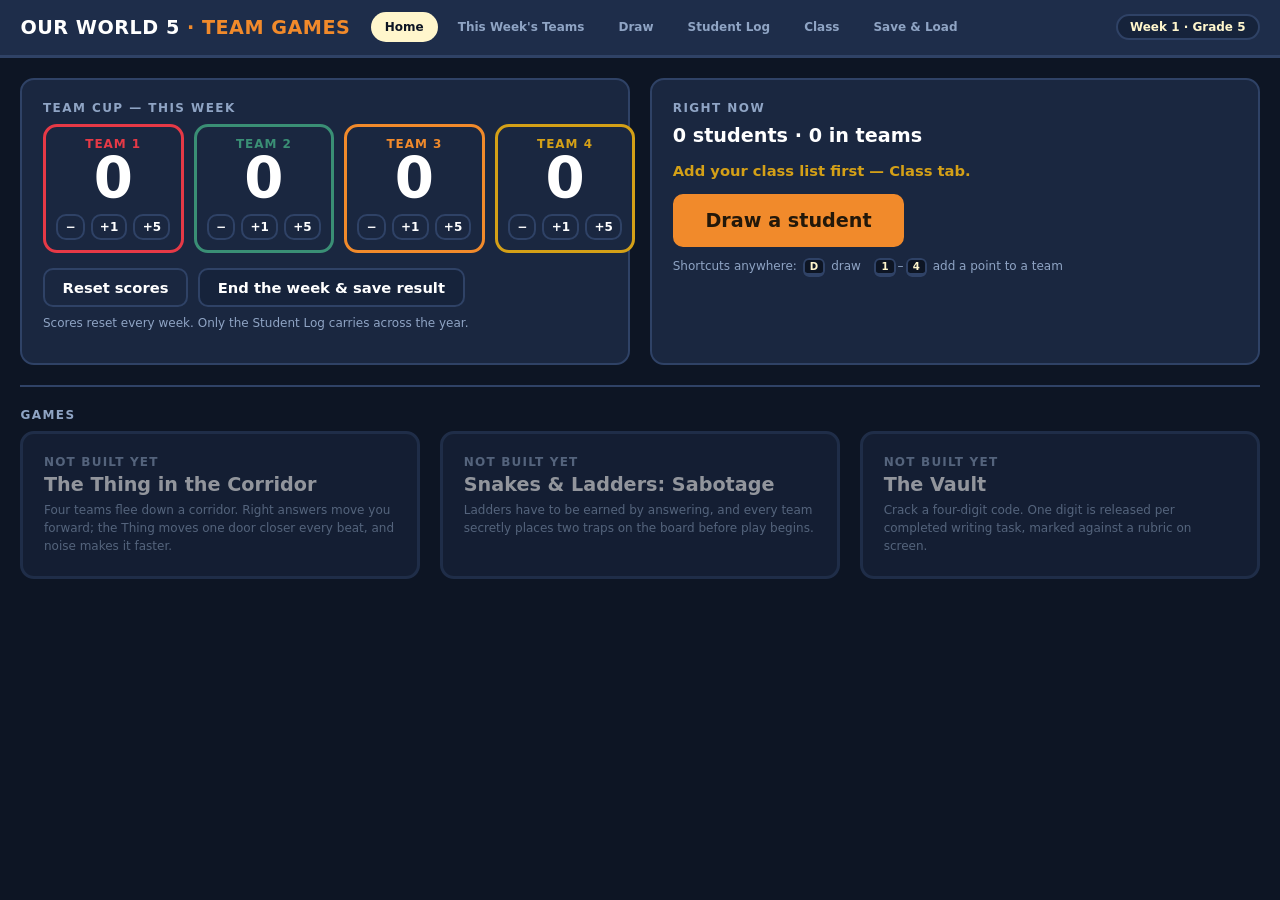
==== index.html @ 2e515b72 "Add files via upload" ====
<!doctype html>
<html lang="en">
<head>
<meta charset="utf-8">
<meta name="viewport" content="width=device-width, initial-scale=1">
<title>Our World 5 — Team Games</title>
<link rel="stylesheet" href="css/app.css">
</head>
<body class="app">

<header class="topbar">
  <div class="brand">OUR WORLD 5 <span>· TEAM GAMES</span></div>
  <nav class="tabs" id="tabs">
    <a href="#/home">Home</a>
    <a href="#/teams">This Week's Teams</a>
    <a href="#/draw">Draw</a>
    <a href="#/log">Student Log</a>
    <a href="#/class">Class</a>
    <a href="#/data">Save &amp; Load</a>
  </nav>
  <div class="spacer"></div>
  <div class="wk" id="weekChip">Week 1</div>
</header>

<main>

  <!-- ================================================================ HOME -->
  <section class="view" id="v-home">
    <div class="grid g2">
      <div class="panel">
        <p class="sec-title">Team Cup — this week</p>
        <div class="score-strip" id="scoreStrip"></div>
        <div class="row" style="margin-top:1em">
          <button id="btnResetScores" class="ghost">Reset scores</button>
          <button id="btnEndWeek">End the week &amp; save result</button>
        </div>
        <p class="hint" style="margin-top:.8em">
          Scores reset every week. Only the Student Log carries across the year.
        </p>
      </div>

      <div class="panel">
        <p class="sec-title">Right now</p>
        <div id="statusBox"></div>
        <div class="row" style="margin-top:1em">
          <button class="primary big" id="btnQuickDraw">Draw a student</button>
        </div>
        <p class="hint" style="margin-top:1em">
          Shortcuts anywhere: <kbd>D</kbd> draw &nbsp; <kbd>1</kbd>–<kbd>4</kbd> add a point to a team
        </p>
      </div>
    </div>

    <hr class="sep">

    <p class="sec-title">Games</p>
    <div class="grid g4" id="gameTiles"></div>
  </section>

  <!-- =============================================================== TEAMS -->
  <section class="view" id="v-teams">
    <h1 class="page">This week's teams</h1>
    <p class="lede">
      The shuffle is not random. It counts who has already sat with whom and picks the
      arrangement with the fewest repeat teammates, so across the year everyone works
      with everyone.
    </p>
    <div class="row" style="margin-bottom:1.2em">
      <button class="primary big" id="btnShuffle">Shuffle new teams</button>
      <button id="btnKeepTeams" class="ghost">Keep current teams</button>
      <span class="hint" id="mixReport"></span>
    </div>
    <div class="grid g4" id="teamCards"></div>
  </section>

  <!-- ================================================================ DRAW -->
  <section class="view" id="v-draw">
    <div class="draw-stage">
      <p class="sec-title" id="drawCaption">Everybody writes. One is drawn.</p>
      <div class="draw-num" id="drawNum">—</div>
      <div class="draw-names" id="drawNames"></div>
    </div>
    <div class="row" style="justify-content:center;margin-top:1.5em">
      <button class="primary big" id="btnDraw">Draw a number</button>
      <span class="hint">or press <kbd>Space</kbd></span>
    </div>
  </section>

  <!-- ================================================================= LOG -->
  <section class="view" id="v-log">
    <h1 class="page">The Student Log</h1>
    <p class="lede">
      Permanent, all year. Every 5 ticks in a track unlocks that track's next Role Card —
      and the card belongs to the student, so it travels with them into next week's team.
    </p>
    <div class="row" style="margin-bottom:1em">
      <label class="f" style="margin:0;flex:1;min-width:220px">
        <span>Find a student</span>
        <input type="text" id="logFilter" placeholder="Type a name…">
      </label>
      <label class="f" style="margin:0;min-width:200px">
        <span>Sort by</span>
        <select id="logSort">
          <option value="team">Team, then seat</option>
          <option value="name">Name</option>
          <option value="total">Total ticks</option>
        </select>
      </label>
    </div>
    <div class="panel" style="overflow-x:auto">
      <table class="log" id="logTable"></table>
    </div>
  </section>

  <!-- =============================================================== CLASS -->
  <section class="view" id="v-class">
    <h1 class="page">Class list</h1>
    <p class="lede">
      One name per line. Editing this keeps every existing student's ticks — matching is by
      name, so fix spellings here rather than deleting and retyping a name.
    </p>
    <div class="grid g2">
      <div class="panel">
        <label class="f">
          <span>Students</span>
          <textarea id="rosterBox" spellcheck="false" placeholder="Nguyen An&#10;Tran Binh&#10;…"></textarea>
        </label>
        <div class="row">
          <button class="primary" id="btnSaveRoster">Save class list</button>
          <span class="hint" id="rosterCount"></span>
        </div>
      </div>
      <div class="panel">
        <p class="sec-title">Class name</p>
        <label class="f">
          <span>Shown on screen</span>
          <input type="text" id="classNameBox">
        </label>
        <p class="sec-title" style="margin-top:1.5em">Mixing so far</p>
        <div id="mixDetail"></div>
      </div>
    </div>
  </section>

  <!-- ================================================================ DATA -->
  <section class="view" id="v-data">
    <h1 class="page">Save &amp; load</h1>
    <p class="lede">
      Everything lives in this browser on this computer. Export a backup at the end of each
      term — or any week you are feeling careful — so a wiped profile never costs you the year.
    </p>
    <div class="grid g2">
      <div class="panel">
        <p class="sec-title">Backup</p>
        <p class="hint" id="savedAt"></p>
        <div class="row" style="margin-top:1em">
          <button class="primary" id="btnExport">Download backup</button>
        </div>
      </div>
      <div class="panel">
        <p class="sec-title">Restore</p>
        <p class="hint">This replaces everything currently saved.</p>
        <div class="row" style="margin-top:1em">
          <input type="file" id="importFile" accept="application/json,.json" style="max-width:100%">
        </div>
        <hr class="sep">
        <p class="sec-title">Start again</p>
        <button class="bad" id="btnReset">Erase everything</button>
      </div>
    </div>
    <div class="panel" style="margin-top:var(--pad)">
      <p class="sec-title">Weeks played</p>
      <table class="log" id="cupTable"></table>
    </div>
  </section>

</main>

<script src="js/store.js"></script>
<script src="js/roles.js"></script>
<script src="js/teams.js"></script>
<script src="js/ui.js"></script>
<script src="js/packs.js"></script>
<script src="packs/unit02-history.js"></script>
<script src="js/app.js"></script>
</body>
</html>
---- css/app.css ----
/* Our World 5 — Team Games
   Dark, TV-legible. Sizes scale with viewport so the same page reads
   on a laptop monitor and on a 55" screen across the room. */

:root {
  --navy:   #1E2D4A;
  --navy-2: #16233b;
  --ink:    #0d1524;
  --panel:  #1a2740;
  --line:   #2f4266;
  --coral:  #E63946;
  --teal:   #3A8F75;
  --orange: #F18A2B;
  --gold:   #D4A017;
  --cream:  #FFF6CC;
  --sky:    #EAF5FB;
  --mute:   #8FA4C4;
  --white:  #ffffff;

  --t1: clamp(28px, 4.4vw, 76px);
  --t2: clamp(20px, 2.4vw, 40px);
  --t3: clamp(16px, 1.5vw, 26px);
  --tb: clamp(14px, 1.15vw, 21px);
  --ts: clamp(12px, 0.9vw, 16px);

  --r: 14px;
  --pad: clamp(14px, 1.6vw, 30px);
}

* { box-sizing: border-box; }

html, body {
  margin: 0;
  padding: 0;
  background: var(--ink);
  color: var(--white);
  font-family: "Segoe UI", Calibri, system-ui, -apple-system, sans-serif;
  font-size: var(--tb);
  min-height: 100%;
}

body.app { display: flex; flex-direction: column; min-height: 100vh; }

/* ---------------------------------------------------------------- header */
header.topbar {
  display: flex;
  align-items: center;
  gap: var(--pad);
  padding: calc(var(--pad) * .6) var(--pad);
  background: var(--navy);
  border-bottom: 3px solid var(--line);
  flex-wrap: wrap;
}
.brand { font-size: var(--t3); font-weight: 800; letter-spacing: .5px; }
.brand span { color: var(--orange); }
.topbar .spacer { flex: 1; }
.wk {
  background: var(--navy-2);
  border: 2px solid var(--line);
  border-radius: 999px;
  padding: .35em 1em;
  font-size: var(--ts);
  font-weight: 700;
  color: var(--cream);
}

nav.tabs { display: flex; gap: 6px; flex-wrap: wrap; }
nav.tabs a {
  display: block;
  padding: .5em 1em;
  border-radius: 999px;
  color: var(--mute);
  text-decoration: none;
  font-weight: 700;
  font-size: var(--ts);
  border: 2px solid transparent;
}
nav.tabs a:hover { color: var(--white); background: var(--navy-2); }
nav.tabs a.on { color: var(--ink); background: var(--cream); }

main { flex: 1; padding: var(--pad); }
.view { display: none; }
.view.on { display: block; animation: fade .18s ease-out; }
@keyframes fade { from { opacity: 0; transform: translateY(6px); } to { opacity: 1; } }

h1.page { font-size: var(--t2); margin: 0 0 .2em; }
p.lede { color: var(--mute); margin: 0 0 1.2em; font-size: var(--tb); max-width: 70ch; }

/* ---------------------------------------------------------------- panels */
.panel {
  background: var(--panel);
  border: 2px solid var(--line);
  border-radius: var(--r);
  padding: var(--pad);
}
.grid { display: grid; gap: var(--pad); }
.g2 { grid-template-columns: repeat(auto-fit, minmax(340px, 1fr)); }
.g4 { grid-template-columns: repeat(auto-fit, minmax(240px, 1fr)); }

.sec-title {
  font-size: var(--ts);
  text-transform: uppercase;
  letter-spacing: .12em;
  color: var(--mute);
  font-weight: 800;
  margin: 0 0 .8em;
}

/* --------------------------------------------------------------- buttons */
button, .btn {
  font: inherit;
  font-weight: 800;
  cursor: pointer;
  border-radius: 10px;
  border: 2px solid var(--line);
  background: var(--navy-2);
  color: var(--white);
  padding: .6em 1.2em;
  transition: transform .08s, background .15s, border-color .15s;
}
button:hover, .btn:hover { background: var(--navy); border-color: var(--mute); }
button:active { transform: translateY(1px); }
button:disabled { opacity: .4; cursor: not-allowed; }
button.primary { background: var(--orange); border-color: var(--orange); color: #23180a; }
button.primary:hover { background: #ffa04a; border-color: #ffa04a; }
button.good { background: var(--teal); border-color: var(--teal); color: #04150f; }
button.bad  { background: var(--coral); border-color: var(--coral); color: #ffffff; }
button.ghost { background: transparent; }
button.big { font-size: var(--t3); padding: .7em 1.6em; }
.row { display: flex; gap: 10px; flex-wrap: wrap; align-items: center; }
kbd {
  background: var(--ink); border: 2px solid var(--line); border-bottom-width: 4px;
  border-radius: 6px; padding: .1em .5em; font-size: .85em; font-family: inherit;
  font-weight: 800; color: var(--cream);
}

/* --------------------------------------------------------------- inputs */
input[type=text], input[type=number], textarea, select {
  font: inherit;
  background: var(--ink);
  color: var(--white);
  border: 2px solid var(--line);
  border-radius: 10px;
  padding: .55em .8em;
  width: 100%;
}
input:focus, textarea:focus, select:focus { outline: 3px solid var(--orange); outline-offset: 1px; }
textarea { min-height: 12em; line-height: 1.5; resize: vertical; }
label.f { display: block; margin-bottom: 1em; }
label.f > span { display: block; font-size: var(--ts); color: var(--mute); font-weight: 700; margin-bottom: .35em; }

/* ---------------------------------------------------------------- teams */
.team-card { border-radius: var(--r); border: 3px solid; padding: var(--pad); background: var(--panel); }
.team-card h3 { margin: 0 0 .5em; font-size: var(--t3); display: flex; align-items: center; gap: .5em; }
.team-card ol { margin: 0; padding-left: 1.4em; line-height: 1.85; font-size: var(--tb); }
.team-card ol li::marker { font-weight: 800; color: var(--mute); }
.t1 { border-color: var(--coral); }  .t1 h3 { color: var(--coral); }
.t2 { border-color: var(--teal); }   .t2 h3 { color: var(--teal); }
.t3 { border-color: var(--orange); } .t3 h3 { color: var(--orange); }
.t4 { border-color: var(--gold); }   .t4 h3 { color: var(--gold); }

.chip {
  display: inline-block; border-radius: 999px; padding: .15em .7em;
  font-size: var(--ts); font-weight: 800; background: var(--navy-2);
  border: 2px solid var(--line); color: var(--cream);
}

/* ------------------------------------------------------------ scoreboard */
.score-strip { display: grid; grid-template-columns: repeat(4, 1fr); gap: 10px; }
.score-cell {
  border-radius: var(--r); padding: .7em; text-align: center;
  border: 3px solid; background: var(--panel);
}
.score-cell .nm { font-size: var(--ts); font-weight: 800; letter-spacing: .08em; text-transform: uppercase; }
.score-cell .pt { font-size: var(--t1); font-weight: 900; line-height: 1; }
.score-cell .row { flex-wrap: nowrap; gap: 6px; }
.score-cell .row button { padding: .35em .6em; font-size: var(--ts); flex: 1; }

/* ------------------------------------------------------------- the draw */
.draw-stage {
  min-height: 52vh; display: flex; flex-direction: column;
  align-items: center; justify-content: center; gap: .4em; text-align: center;
}
.draw-num {
  font-size: clamp(90px, 26vw, 400px); font-weight: 900; line-height: .9;
  color: var(--orange); text-shadow: 0 0 60px rgba(241,138,43,.35);
}
.draw-num.rolling { color: var(--mute); text-shadow: none; }
.draw-names { display: grid; grid-template-columns: repeat(4, 1fr); gap: 10px; width: 100%; margin-top: 1em; }
.draw-name {
  border: 3px solid; border-radius: var(--r); padding: .6em; background: var(--panel);
}
.draw-name .who { font-size: var(--t3); font-weight: 800; }
.draw-name .team { font-size: var(--ts); font-weight: 800; letter-spacing: .08em; text-transform: uppercase; }

/* ---------------------------------------------------------------- table */
table.log { width: 100%; border-collapse: collapse; font-size: var(--ts); }
table.log th, table.log td { padding: .5em .6em; border-bottom: 1px solid var(--line); text-align: left; }
table.log th { color: var(--mute); text-transform: uppercase; letter-spacing: .08em; font-size: .85em; }
table.log td.n, table.log th.n { text-align: center; }
table.log tbody tr:hover { background: var(--navy-2); }
.bar { height: 8px; border-radius: 4px; background: var(--ink); overflow: hidden; width: 84px; max-width: 100%; margin: 0 auto; }
.bar > i { display: block; height: 100%; }

/* ---------------------------------------------------------------- cards */
.tile {
  display: block; text-decoration: none; color: inherit;
  background: var(--panel); border: 3px solid var(--line); border-radius: var(--r);
  padding: var(--pad); transition: border-color .15s, transform .1s;
}
.tile:hover { border-color: var(--orange); transform: translateY(-3px); }
.tile h3 { margin: .2em 0 .3em; font-size: var(--t3); }
.tile p { margin: 0; color: var(--mute); font-size: var(--ts); line-height: 1.5; }
.tile .tag {
  font-size: var(--ts); font-weight: 800; letter-spacing: .1em;
  text-transform: uppercase; color: var(--orange);
}
.tile.soon { opacity: .55; }
.tile.soon .tag { color: var(--mute); }

/* ---------------------------------------------------------------- toast */
#toast {
  position: fixed; left: 50%; bottom: 4vh; transform: translateX(-50%) translateY(120%);
  background: var(--cream); color: var(--ink); font-weight: 800;
  padding: .8em 1.6em; border-radius: 999px; transition: transform .25s;
  z-index: 90; box-shadow: 0 10px 40px rgba(0,0,0,.5); max-width: 80vw; text-align: center;
}
#toast.on { transform: translateX(-50%) translateY(0); }

.hint { color: var(--mute); font-size: var(--ts); }
.hint kbd { margin: 0 2px; }
.warn { color: var(--gold); font-weight: 700; }
hr.sep { border: 0; border-top: 2px solid var(--line); margin: var(--pad) 0; }
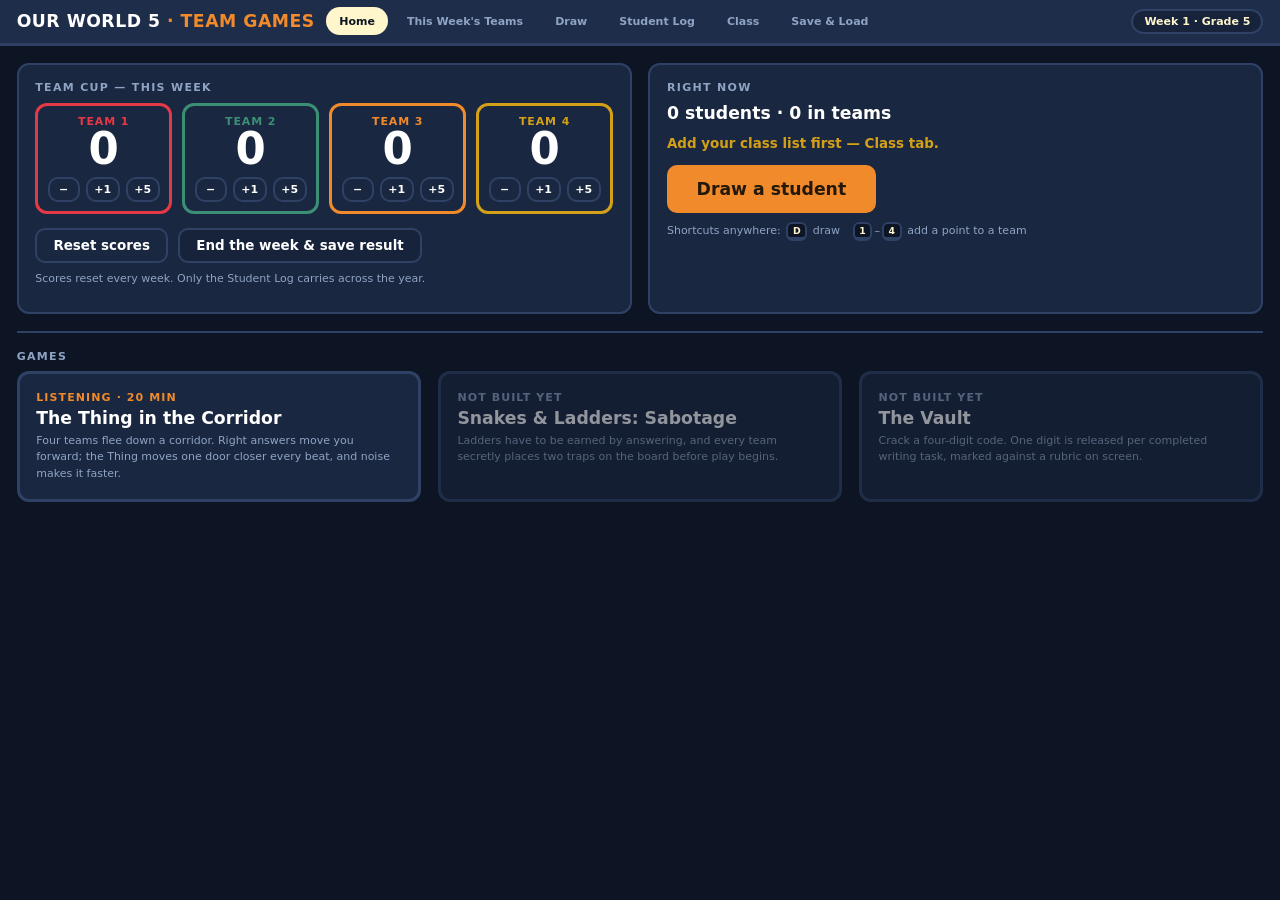
==== commit 5b8f6c27: "Add files via upload" ====
--- a/index.html
+++ b/index.html
@@ -80,10 +80,17 @@
       <div class="draw-num" id="drawNum">—</div>
       <div class="draw-names" id="drawNames"></div>
     </div>
-    <div class="row" style="justify-content:center;margin-top:1.5em">
+    <div class="row" style="justify-content:center;margin-top:1em">
       <button class="primary big" id="btnDraw">Draw a number</button>
       <span class="hint">or press <kbd>Space</kbd></span>
+      <label class="f" style="margin:0;width:150px;text-align:left">
+        <span>Seats per team</span>
+        <input type="number" id="seatCountBox" min="2" max="20" step="1">
+      </label>
     </div>
+    <p class="hint" style="text-align:center;margin-top:.6em">
+      Count the class off 1 to N at the start of the lesson. One draw answers for all four teams.
+    </p>
   </section>
 
   <!-- ================================================================= LOG -->
--- a/css/app.css
+++ b/css/app.css
@@ -17,14 +17,16 @@
   --mute:   #8FA4C4;
   --white:  #ffffff;
 
-  --t1: clamp(28px, 4.4vw, 76px);
-  --t2: clamp(20px, 2.4vw, 40px);
-  --t3: clamp(16px, 1.5vw, 26px);
-  --tb: clamp(14px, 1.15vw, 21px);
-  --ts: clamp(12px, 0.9vw, 16px);
-
-  --r: 14px;
-  --pad: clamp(14px, 1.6vw, 30px);
+  /* Primary target is a 1366×768 classroom desktop, so every scale is capped
+     against viewport HEIGHT as well as width. Nothing may need zooming. */
+  --t1: clamp(26px, min(3.4vw, 6vh), 60px);
+  --t2: clamp(18px, min(2vw, 3.4vh), 32px);
+  --t3: clamp(15px, min(1.35vw, 2.4vh), 22px);
+  --tb: clamp(13px, min(1.05vw, 1.9vh), 18px);
+  --ts: clamp(11px, min(0.85vw, 1.5vh), 15px);
+
+  --r: 12px;
+  --pad: clamp(10px, min(1.3vw, 2.2vh), 24px);
 }
 
 * { box-sizing: border-box; }
@@ -45,8 +47,8 @@
 header.topbar {
   display: flex;
   align-items: center;
-  gap: var(--pad);
-  padding: calc(var(--pad) * .6) var(--pad);
+  gap: calc(var(--pad) * .7);
+  padding: calc(var(--pad) * .45) var(--pad);
   background: var(--navy);
   border-bottom: 3px solid var(--line);
   flex-wrap: wrap;
@@ -78,9 +80,11 @@
 nav.tabs a:hover { color: var(--white); background: var(--navy-2); }
 nav.tabs a.on { color: var(--ink); background: var(--cream); }
 
-main { flex: 1; padding: var(--pad); }
+main { flex: 1; padding: var(--pad); display: flex; flex-direction: column; min-height: 0; }
 .view { display: none; }
 .view.on { display: block; animation: fade .18s ease-out; }
+/* the draw is the one screen that should own the whole screen */
+#v-draw.on { display: flex; flex-direction: column; justify-content: center; flex: 1; }
 @keyframes fade { from { opacity: 0; transform: translateY(6px); } to { opacity: 1; } }
 
 h1.page { font-size: var(--t2); margin: 0 0 .2em; }
@@ -178,11 +182,11 @@
 
 /* ------------------------------------------------------------- the draw */
 .draw-stage {
-  min-height: 52vh; display: flex; flex-direction: column;
-  align-items: center; justify-content: center; gap: .4em; text-align: center;
+  display: flex; flex-direction: column;
+  align-items: center; justify-content: center; gap: .2em; text-align: center;
 }
 .draw-num {
-  font-size: clamp(90px, 26vw, 400px); font-weight: 900; line-height: .9;
+  font-size: clamp(72px, min(22vw, 42vh), 300px); font-weight: 900; line-height: .85;
   color: var(--orange); text-shadow: 0 0 60px rgba(241,138,43,.35);
 }
 .draw-num.rolling { color: var(--mute); text-shadow: none; }
